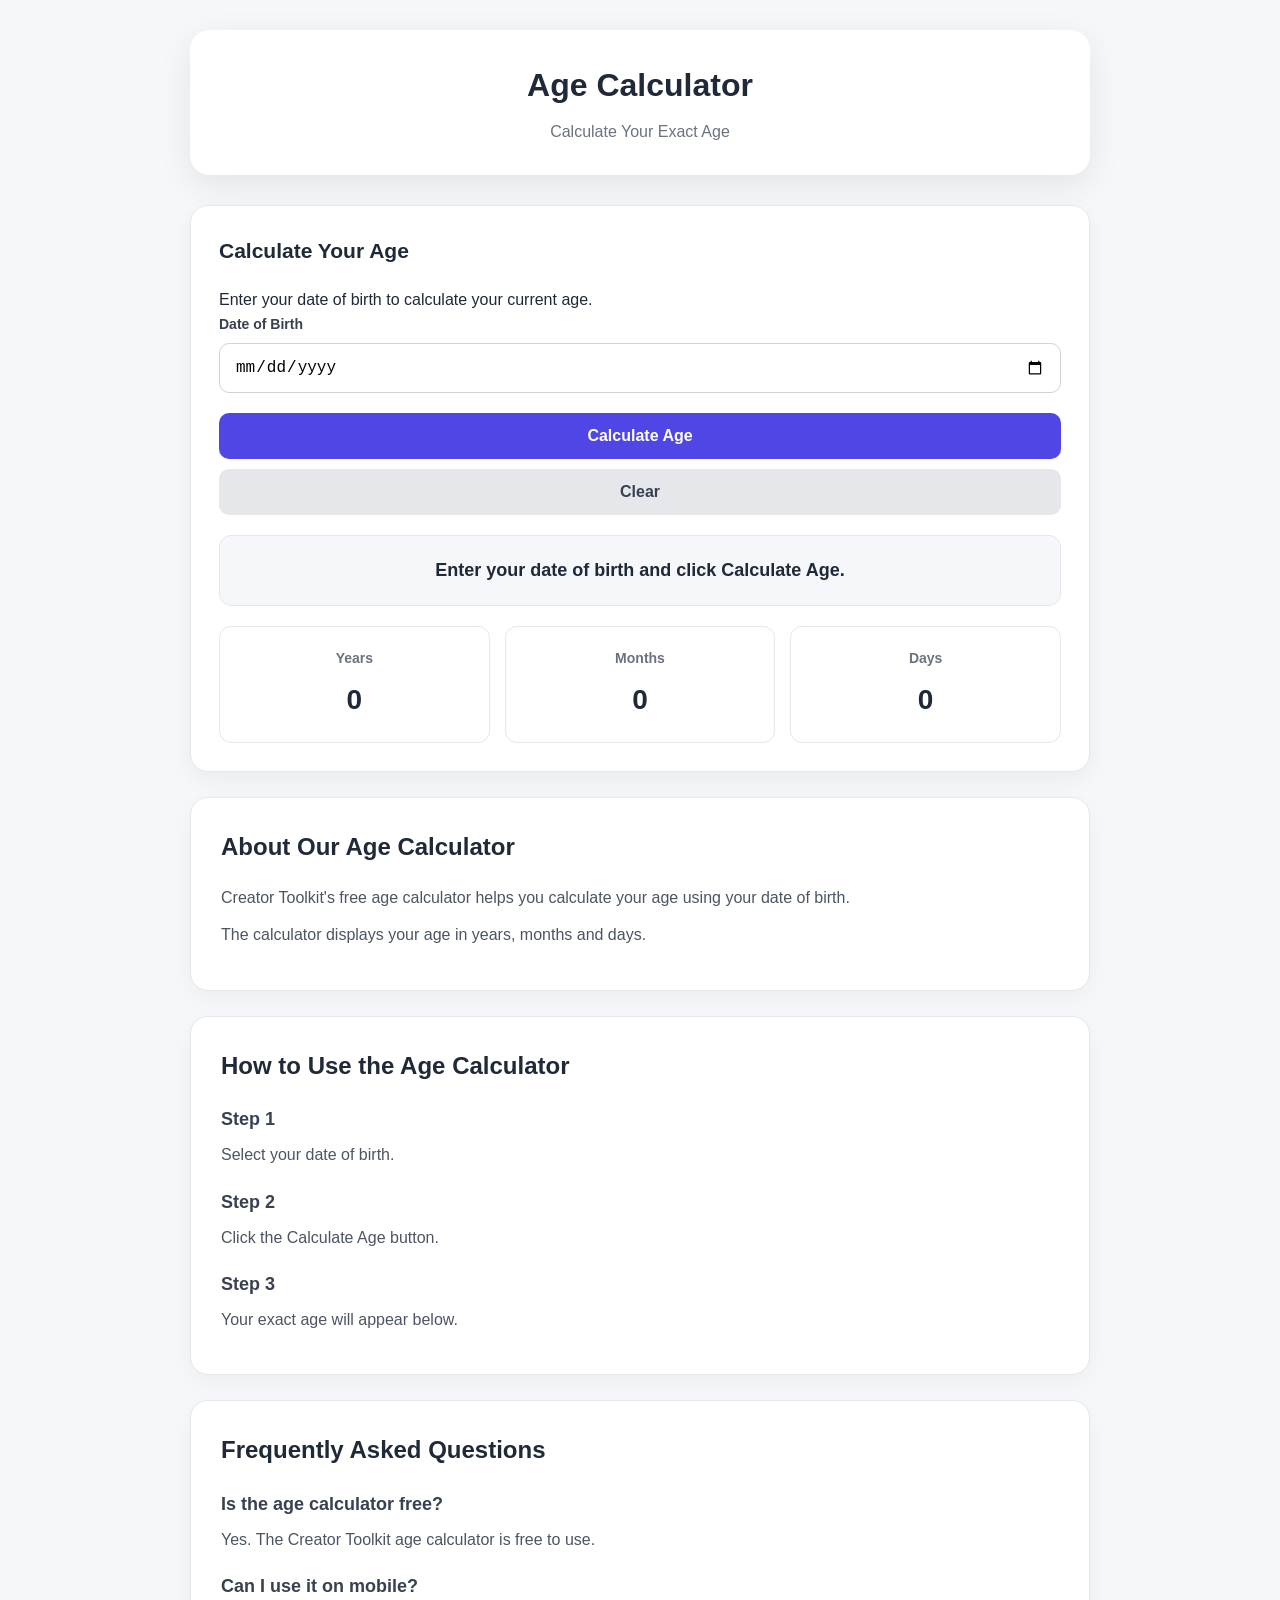
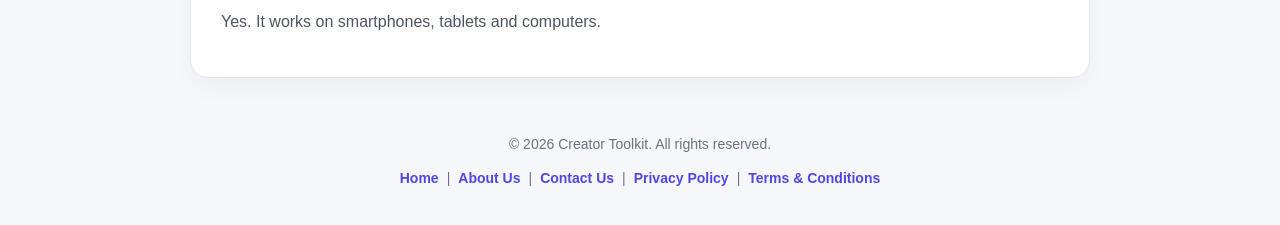
==== age-calculator.html @ 1cae1bdf "upgrade creator toolkit homepage" ====
<!DOCTYPE html>
<html lang="en">

<head>

    <meta charset="UTF-8">

    <meta name="viewport" content="width=device-width, initial-scale=1.0">

    <title>Age Calculator - Free Online Age Calculator | Creator Toolkit</title>

    <meta
        name="description"
        content="Free online age calculator. Calculate your exact age in years, months and days using your date of birth."
    >

    <meta name="robots" content="index, follow">

    <link rel="stylesheet" href="style.css">


    <style>

        .age-container {
            max-width: 900px;
            margin: 30px auto;
        }

        .date-input {
            width: 100%;
            padding: 14px 15px;
            border: 1px solid #d1d5db;
            border-radius: 10px;
            font-size: 16px;
            outline: none;
            background: white;
            margin-bottom: 15px;
        }

        .date-input:focus {
            border-color: #4f46e5;
        }

        .age-result {
            margin-top: 20px;
            padding: 20px;
            min-height: 70px;
            background: #f5f7fb;
            border: 1px solid #e5e7eb;
            border-radius: 12px;
            text-align: center;
            font-size: 18px;
            font-weight: bold;
        }

        .age-details {
            display: grid;
            grid-template-columns: repeat(3, 1fr);
            gap: 15px;
            margin-top: 20px;
        }

        .age-box {
            background: white;
            border: 1px solid #e5e7eb;
            border-radius: 12px;
            padding: 20px;
            text-align: center;
        }

        .age-box h3 {
            font-size: 14px;
            color: #6b7280;
            margin-bottom: 8px;
        }

        .age-box strong {
            font-size: 28px;
            color: #1f2937;
        }

        .clear-button {
            background: #e5e7eb;
            color: #374151;
        }

        .clear-button:hover {
            background: #d1d5db;
        }

        @media (max-width: 600px) {

            .age-details {
                grid-template-columns: 1fr;
            }

        }

    </style>

</head>


<body>


    <header>

        <h1>
            Age Calculator
        </h1>

        <p>
            Calculate Your Exact Age
        </p>

    </header>



    <main class="age-container">


        <section class="calculator-section">

            <h2>
                Calculate Your Age
            </h2>

            <p>
                Enter your date of birth to calculate your current age.
            </p>


            <label for="birthDate">
                Date of Birth
            </label>


            <input
                type="date"
                id="birthDate"
                class="date-input"
            >


            <button
                type="button"
                onclick="calculateAge()"
            >
                Calculate Age
            </button>


            <button
                type="button"
                class="clear-button"
                onclick="clearAge()"
            >
                Clear
            </button>


            <div
                id="ageResult"
                class="age-result"
            >
                Enter your date of birth and click Calculate Age.
            </div>


            <div class="age-details">


                <div class="age-box">

                    <h3>
                        Years
                    </h3>

                    <strong id="years">
                        0
                    </strong>

                </div>


                <div class="age-box">

                    <h3>
                        Months
                    </h3>

                    <strong id="months">
                        0
                    </strong>

                </div>


                <div class="age-box">

                    <h3>
                        Days
                    </h3>

                    <strong id="days">
                        0
                    </strong>

                </div>


            </div>

        </section>



        <section class="info-section">

            <h2>
                About Our Age Calculator
            </h2>

            <p>
                Creator Toolkit's free age calculator helps you
                calculate your age using your date of birth.
            </p>

            <p>
                The calculator displays your age in years,
                months and days.
            </p>

        </section>



        <section class="info-section">

            <h2>
                How to Use the Age Calculator
            </h2>

            <h3>
                Step 1
            </h3>

            <p>
                Select your date of birth.
            </p>

            <h3>
                Step 2
            </h3>

            <p>
                Click the Calculate Age button.
            </p>

            <h3>
                Step 3
            </h3>

            <p>
                Your exact age will appear below.
            </p>

        </section>



        <section class="faq-section">

            <h2>
                Frequently Asked Questions
            </h2>

            <h3>
                Is the age calculator free?
            </h3>

            <p>
                Yes. The Creator Toolkit age calculator is free to use.
            </p>

            <h3>
                Can I use it on mobile?
            </h3>

            <p>
                Yes. It works on smartphones, tablets and computers.
            </p>

        </section>


    </main>



    <footer>

        <p>
            © 2026 Creator Toolkit. All rights reserved.
        </p>


        <nav aria-label="Footer Navigation">

            <a href="index.html">
                Home
            </a>

            <span>|</span>

            <a href="about.html">
                About Us
            </a>

            <span>|</span>

            <a href="contact.html">
                Contact Us
            </a>

            <span>|</span>

            <a href="privacy.html">
                Privacy Policy
            </a>

            <span>|</span>

            <a href="terms.html">
                Terms &amp; Conditions
            </a>

        </nav>

    </footer>



    <script>

        function calculateAge() {

            const dateValue =
                document.getElementById("birthDate").value;


            if (dateValue === "") {

                document.getElementById("ageResult").textContent =
                    "Please select your date of birth.";

                return;
            }


            // Date of birth

            const birthDate =
                new Date(dateValue + "T00:00:00");


            // Today's date

            const today =
                new Date();


            // Future date check

            if (birthDate > today) {

                document.getElementById("ageResult").textContent =
                    "Date of birth cannot be in the future.";

                return;
            }


            let years =
                today.getFullYear()
                -
                birthDate.getFullYear();


            let months =
                today.getMonth()
                -
                birthDate.getMonth();


            let days =
                today.getDate()
                -
                birthDate.getDate();



            // Days adjustment

            if (days < 0) {

                months--;

                const lastMonth =
                    new Date(
                        today.getFullYear(),
                        today.getMonth(),
                        0
                    );

                days += lastMonth.getDate();

            }



            // Months adjustment

            if (months < 0) {

                years--;

                months += 12;

            }



            // Display

            document.getElementById("years").textContent =
                years;


            document.getElementById("months").textContent =
                months;


            document.getElementById("days").textContent =
                days;


            document.getElementById("ageResult").textContent =
                "Your age is "
                +
                years
                +
                " years, "
                +
                months
                +
                " months and "
                +
                days
                +
                " days.";

        }



        function clearAge() {

            document.getElementById("birthDate").value = "";


            document.getElementById("years").textContent =
                "0";


            document.getElementById("months").textContent =
                "0";


            document.getElementById("days").textContent =
                "0";


            document.getElementById("ageResult").textContent =
                "Enter your date of birth and click Calculate Age.";

        }

    </script>


</body>

</html>
---- style.css ----
/* ================================
   GLOBAL RESET
================================ */

* {
    box-sizing: border-box;
    margin: 0;
    padding: 0;
}


/* ================================
   BODY
================================ */

body {
    font-family: Arial, sans-serif;

    background: #f5f7fb;

    color: #1f2937;

    min-height: 100vh;

    padding: 0 15px;

    line-height: 1.6;
}


/* ================================
   HEADER
================================ */

header {
    max-width: 900px;

    margin: 30px auto 25px;

    padding: 30px 20px;

    text-align: center;

    background: white;

    border-radius: 20px;

    box-shadow: 0 10px 35px rgba(0, 0, 0, 0.08);
}

header h1 {
    font-size: 32px;

    color: #1f2937;

    margin-bottom: 8px;
}

header p {
    color: #6b7280;

    font-size: 16px;
}


/* ================================
   MAIN
================================ */

main {
    width: 100%;

    max-width: 900px;

    margin: 0 auto;
}


/* ================================
   CALCULATOR SECTIONS
================================ */

.calculator-section {
    background: #ffffff;

    padding: 28px;

    margin-bottom: 25px;

    border-radius: 18px;

    border: 1px solid #e5e7eb;

    box-shadow: 0 8px 25px rgba(0, 0, 0, 0.05);
}

.calculator-section h2 {
    font-size: 21px;

    color: #1f2937;

    margin-bottom: 20px;
}


/* ================================
   LABELS
================================ */

label {
    display: block;

    font-size: 14px;

    font-weight: bold;

    color: #374151;

    margin-bottom: 8px;
}


/* ================================
   INPUTS
================================ */

input {
    width: 100%;

    padding: 14px 15px;

    margin-bottom: 18px;

    border: 1px solid #d1d5db;

    border-radius: 10px;

    font-size: 16px;

    outline: none;

    background: white;

    transition: 0.2s;
}

input:focus {
    border-color: #4f46e5;

    box-shadow: 0 0 0 3px rgba(79, 70, 229, 0.1);
}


/* ================================
   BUTTONS
================================ */

button {
    width: 100%;

    padding: 14px;

    margin-top: 5px;

    border: none;

    border-radius: 10px;

    background: #4f46e5;

    color: white;

    font-size: 16px;

    font-weight: bold;

    cursor: pointer;

    transition: 0.2s;
}

button:hover {
    background: #4338ca;
}

button:active {
    transform: scale(0.98);
}


/* ================================
   SECOND BUTTON
================================ */

button + button {
    margin-top: 10px;

    background: #e5e7eb;

    color: #374151;
}

button + button:hover {
    background: #d1d5db;
}


/* ================================
   CALCULATOR RESULTS
================================ */

#result,
#percentageResult,
#changeResult {
    margin-top: 18px;

    padding: 14px;

    min-height: 48px;

    border-radius: 10px;

    background: #ffffff;

    border: 1px solid #e5e7eb;

    color: #111827;

    text-align: center;

    font-size: 16px;

    font-weight: bold;

    display: flex;

    align-items: center;

    justify-content: center;
}


/* ================================
   INFORMATION SECTIONS
================================ */

.info-section,
.faq-section {
    background: #ffffff;

    padding: 30px;

    margin-bottom: 25px;

    border-radius: 18px;

    border: 1px solid #e5e7eb;

    box-shadow: 0 8px 25px rgba(0, 0, 0, 0.04);
}

.info-section h2,
.faq-section h2 {
    font-size: 24px;

    margin-bottom: 18px;

    color: #1f2937;
}

.info-section h3,
.faq-section h3 {
    font-size: 18px;

    margin-top: 20px;

    margin-bottom: 8px;

    color: #374151;
}

.info-section p,
.faq-section p {
    color: #4b5563;

    margin-bottom: 12px;
}


/* ================================
   FOOTER
================================ */

footer {
    max-width: 900px;

    margin: 30px auto 0;

    padding: 25px 15px 35px;

    text-align: center;

    color: #6b7280;

    font-size: 14px;
}

footer p {
    margin-bottom: 12px;
}

footer nav {
    display: flex;

    justify-content: center;

    align-items: center;

    flex-wrap: wrap;

    gap: 8px;
}

footer a {
    color: #4f46e5;

    text-decoration: none;

    font-weight: 600;
}

footer a:hover {
    text-decoration: underline;
}


/* ================================
   MOBILE RESPONSIVE
================================ */

@media (max-width: 600px) {

    body {
        padding: 0 10px;
    }

    header {
        margin-top: 15px;

        padding: 25px 15px;

        border-radius: 16px;
    }

    header h1 {
        font-size: 26px;
    }

    header p {
        font-size: 14px;
    }

    .calculator-section,
    .info-section,
    .faq-section {
        padding: 20px;

        border-radius: 15px;
    }

    .calculator-section h2 {
        font-size: 19px;
    }

    .info-section h2,
    .faq-section h2 {
        font-size: 21px;
    }

    footer nav {
        flex-direction: column;

        gap: 5px;
    }

    footer nav span {
        display: none;
    }
}
/* ================================
   CREATOR TOOLKIT - TOOL CARDS
================================ */

.info-section > .calculator-section {
    background: #ffffff;

    padding: 25px;

    margin-top: 20px;
    margin-bottom: 20px;

    border: 1px solid #e5e7eb;

    border-radius: 16px;

    box-shadow: 0 5px 20px rgba(0, 0, 0, 0.05);

    transition: 0.25s ease;
}


/* Card Hover */

.info-section > .calculator-section:hover {
    transform: translateY(-4px);

    box-shadow: 0 10px 30px rgba(0, 0, 0, 0.10);
}


/* Tool Card Heading */

.info-section > .calculator-section h2 {
    font-size: 21px;

    margin-bottom: 10px;

    color: #1f2937;
}


/* Tool Card Description */

.info-section > .calculator-section p {
    color: #6b7280;

    margin-bottom: 18px;
}


/* Tool Link */

.info-section > .calculator-section a {
    text-decoration: none;

    display: block;
}


/* Tool Buttons */

.info-section > .calculator-section button {
    margin-top: 5px;
}


/* Disabled Coming Soon Buttons */

.info-section > .calculator-section button:disabled {
    background: #e5e7eb;

    color: #6b7280;

    cursor: not-allowed;

    transform: none;
}


/* Mobile */

@media (max-width: 600px) {

    .info-section > .calculator-section {
        padding: 20px;

        margin-top: 15px;
        margin-bottom: 15px;
    }

    .info-section > .calculator-section h2 {
        font-size: 19px;
    }

}
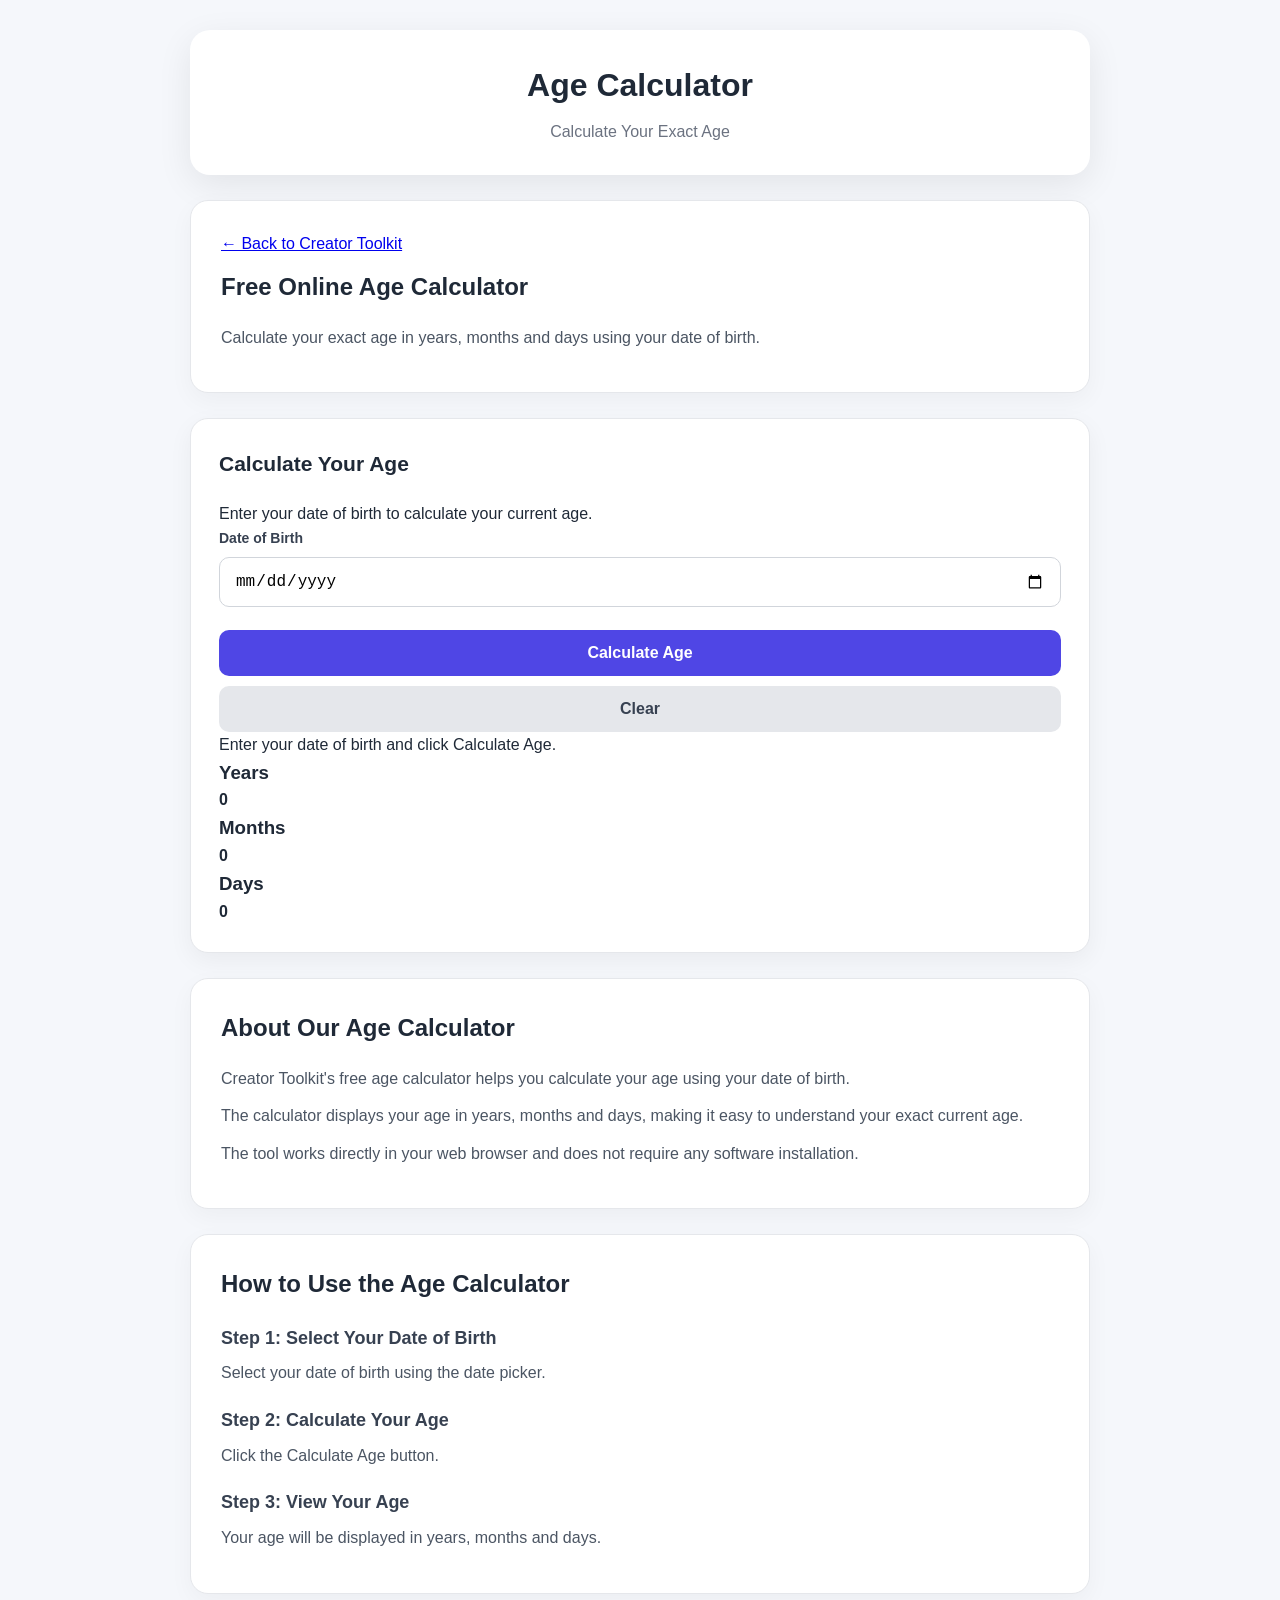
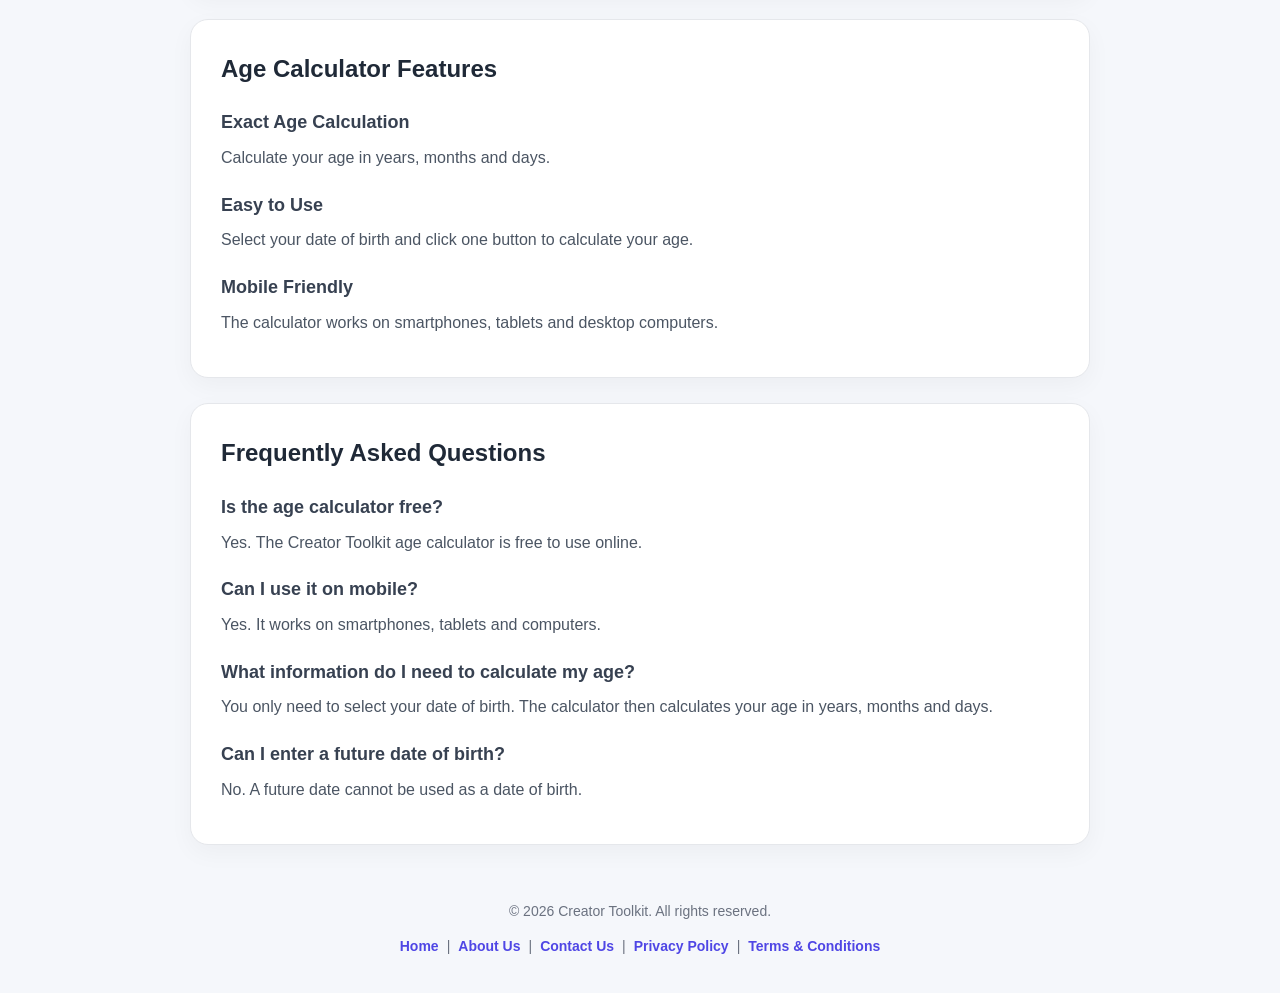
==== commit 4f1959d5: "improve age calculator SEO" ====
--- a/age-calculator.html
+++ b/age-calculator.html
@@ -11,98 +11,129 @@
 
     <meta
         name="description"
-        content="Free online age calculator. Calculate your exact age in years, months and days using your date of birth."
-    >
+        content="Free online age calculator to calculate your exact age in years, months and days from your date of birth. Simple, fast and mobile-friendly."
+    >
+
+    <meta
+        name="keywords"
+        content="age calculator, online age calculator, free age calculator, calculate age, exact age calculator, date of birth calculator"
+    >
+
+    <meta name="author" content="Creator Toolkit">
 
     <meta name="robots" content="index, follow">
 
+    <!-- Canonical URL -->
+
+    <link
+        rel="canonical"
+        href="https://rabbani4321.github.io/persentage-calculator/age-calculator.html"
+    >
+
+
+    <!-- Open Graph -->
+
+    <meta
+        property="og:title"
+        content="Age Calculator - Free Online Age Calculator"
+    >
+
+    <meta
+        property="og:description"
+        content="Calculate your exact age in years, months and days using this free online age calculator."
+    >
+
+    <meta
+        property="og:url"
+        content="https://rabbani4321.github.io/persentage-calculator/age-calculator.html"
+    >
+
+    <meta
+        property="og:type"
+        content="website"
+    >
+
+    <meta
+        property="og:site_name"
+        content="Creator Toolkit"
+    >
+
+
+    <!-- CSS -->
+
     <link rel="stylesheet" href="style.css">
 
 
-    <style>
-
-        .age-container {
-            max-width: 900px;
-            margin: 30px auto;
+    <!-- WebApplication Structured Data -->
+
+    <script type="application/ld+json">
+    {
+        "@context": "https://schema.org",
+        "@type": "WebApplication",
+        "name": "Age Calculator",
+        "url": "https://rabbani4321.github.io/persentage-calculator/age-calculator.html",
+        "description": "Free online age calculator for calculating age in years, months and days from a date of birth.",
+        "applicationCategory": "UtilitiesApplication",
+        "operatingSystem": "All",
+        "offers": {
+            "@type": "Offer",
+            "price": "0",
+            "priceCurrency": "USD"
         }
-
-        .date-input {
-            width: 100%;
-            padding: 14px 15px;
-            border: 1px solid #d1d5db;
-            border-radius: 10px;
-            font-size: 16px;
-            outline: none;
-            background: white;
-            margin-bottom: 15px;
-        }
-
-        .date-input:focus {
-            border-color: #4f46e5;
-        }
-
-        .age-result {
-            margin-top: 20px;
-            padding: 20px;
-            min-height: 70px;
-            background: #f5f7fb;
-            border: 1px solid #e5e7eb;
-            border-radius: 12px;
-            text-align: center;
-            font-size: 18px;
-            font-weight: bold;
-        }
-
-        .age-details {
-            display: grid;
-            grid-template-columns: repeat(3, 1fr);
-            gap: 15px;
-            margin-top: 20px;
-        }
-
-        .age-box {
-            background: white;
-            border: 1px solid #e5e7eb;
-            border-radius: 12px;
-            padding: 20px;
-            text-align: center;
-        }
-
-        .age-box h3 {
-            font-size: 14px;
-            color: #6b7280;
-            margin-bottom: 8px;
-        }
-
-        .age-box strong {
-            font-size: 28px;
-            color: #1f2937;
-        }
-
-        .clear-button {
-            background: #e5e7eb;
-            color: #374151;
-        }
-
-        .clear-button:hover {
-            background: #d1d5db;
-        }
-
-        @media (max-width: 600px) {
-
-            .age-details {
-                grid-template-columns: 1fr;
+    }
+    </script>
+
+
+    <!-- FAQ Structured Data -->
+
+    <script type="application/ld+json">
+    {
+        "@context": "https://schema.org",
+        "@type": "FAQPage",
+        "mainEntity": [
+            {
+                "@type": "Question",
+                "name": "Is the age calculator free?",
+                "acceptedAnswer": {
+                    "@type": "Answer",
+                    "text": "Yes. The Creator Toolkit age calculator is free to use online."
+                }
+            },
+            {
+                "@type": "Question",
+                "name": "Can I use the age calculator on mobile?",
+                "acceptedAnswer": {
+                    "@type": "Answer",
+                    "text": "Yes. The age calculator works on smartphones, tablets and computers."
+                }
+            },
+            {
+                "@type": "Question",
+                "name": "What information do I need to calculate my age?",
+                "acceptedAnswer": {
+                    "@type": "Answer",
+                    "text": "You only need to select your date of birth. The calculator then calculates your age in years, months and days."
+                }
+            },
+            {
+                "@type": "Question",
+                "name": "Can I enter a future date of birth?",
+                "acceptedAnswer": {
+                    "@type": "Answer",
+                    "text": "No. A future date cannot be used as a date of birth."
+                }
             }
-
-        }
-
-    </style>
+        ]
+    }
+    </script>
 
 </head>
 
 
 <body>
 
+
+    <!-- Header -->
 
     <header>
 
@@ -117,9 +148,34 @@
     </header>
 
 
-
     <main class="age-container">
 
+
+        <!-- Back to Homepage -->
+
+        <section class="info-section">
+
+            <p>
+
+                <a href="index.html">
+                    ← Back to Creator Toolkit
+                </a>
+
+            </p>
+
+            <h2>
+                Free Online Age Calculator
+            </h2>
+
+            <p>
+                Calculate your exact age in years, months and days
+                using your date of birth.
+            </p>
+
+        </section>
+
+
+        <!-- Calculator -->
 
         <section class="calculator-section">
 
@@ -164,6 +220,7 @@
             <div
                 id="ageResult"
                 class="age-result"
+                aria-live="polite"
             >
                 Enter your date of birth and click Calculate Age.
             </div>
@@ -210,12 +267,12 @@
 
                 </div>
 
-
             </div>
 
         </section>
 
 
+        <!-- About -->
 
         <section class="info-section">
 
@@ -229,13 +286,20 @@
             </p>
 
             <p>
-                The calculator displays your age in years,
-                months and days.
+                The calculator displays your age in years, months
+                and days, making it easy to understand your exact
+                current age.
+            </p>
+
+            <p>
+                The tool works directly in your web browser and
+                does not require any software installation.
             </p>
 
         </section>
 
 
+        <!-- How To Use -->
 
         <section class="info-section">
 
@@ -243,33 +307,76 @@
                 How to Use the Age Calculator
             </h2>
 
-            <h3>
-                Step 1
-            </h3>
-
-            <p>
-                Select your date of birth.
-            </p>
-
-            <h3>
-                Step 2
+
+            <h3>
+                Step 1: Select Your Date of Birth
+            </h3>
+
+            <p>
+                Select your date of birth using the date picker.
+            </p>
+
+
+            <h3>
+                Step 2: Calculate Your Age
             </h3>
 
             <p>
                 Click the Calculate Age button.
             </p>
 
-            <h3>
-                Step 3
-            </h3>
-
-            <p>
-                Your exact age will appear below.
+
+            <h3>
+                Step 3: View Your Age
+            </h3>
+
+            <p>
+                Your age will be displayed in years, months and days.
             </p>
 
         </section>
 
 
+        <!-- Features -->
+
+        <section class="info-section">
+
+            <h2>
+                Age Calculator Features
+            </h2>
+
+            <h3>
+                Exact Age Calculation
+            </h3>
+
+            <p>
+                Calculate your age in years, months and days.
+            </p>
+
+
+            <h3>
+                Easy to Use
+            </h3>
+
+            <p>
+                Select your date of birth and click one button to
+                calculate your age.
+            </p>
+
+
+            <h3>
+                Mobile Friendly
+            </h3>
+
+            <p>
+                The calculator works on smartphones, tablets and
+                desktop computers.
+            </p>
+
+        </section>
+
+
+        <!-- FAQ -->
 
         <section class="faq-section">
 
@@ -277,13 +384,16 @@
                 Frequently Asked Questions
             </h2>
 
+
             <h3>
                 Is the age calculator free?
             </h3>
 
             <p>
-                Yes. The Creator Toolkit age calculator is free to use.
-            </p>
+                Yes. The Creator Toolkit age calculator is free
+                to use online.
+            </p>
+
 
             <h3>
                 Can I use it on mobile?
@@ -293,12 +403,33 @@
                 Yes. It works on smartphones, tablets and computers.
             </p>
 
+
+            <h3>
+                What information do I need to calculate my age?
+            </h3>
+
+            <p>
+                You only need to select your date of birth. The
+                calculator then calculates your age in years,
+                months and days.
+            </p>
+
+
+            <h3>
+                Can I enter a future date of birth?
+            </h3>
+
+            <p>
+                No. A future date cannot be used as a date of birth.
+            </p>
+
         </section>
 
 
     </main>
 
 
+    <!-- Footer -->
 
     <footer>
 
@@ -342,6 +473,7 @@
     </footer>
 
 
+    <!-- JavaScript -->
 
     <script>
 
@@ -357,6 +489,7 @@
                     "Please select your date of birth.";
 
                 return;
+
             }
 
 
@@ -380,6 +513,7 @@
                     "Date of birth cannot be in the future.";
 
                 return;
+
             }
 
 
@@ -399,7 +533,6 @@
                 today.getDate()
                 -
                 birthDate.getDate();
-
 
 
             // Days adjustment
@@ -420,7 +553,6 @@
             }
 
 
-
             // Months adjustment
 
             if (months < 0) {
@@ -430,7 +562,6 @@
                 months += 12;
 
             }
-
 
 
             // Display
@@ -465,7 +596,6 @@
         }
 
 
-
         function clearAge() {
 
             document.getElementById("birthDate").value = "";
